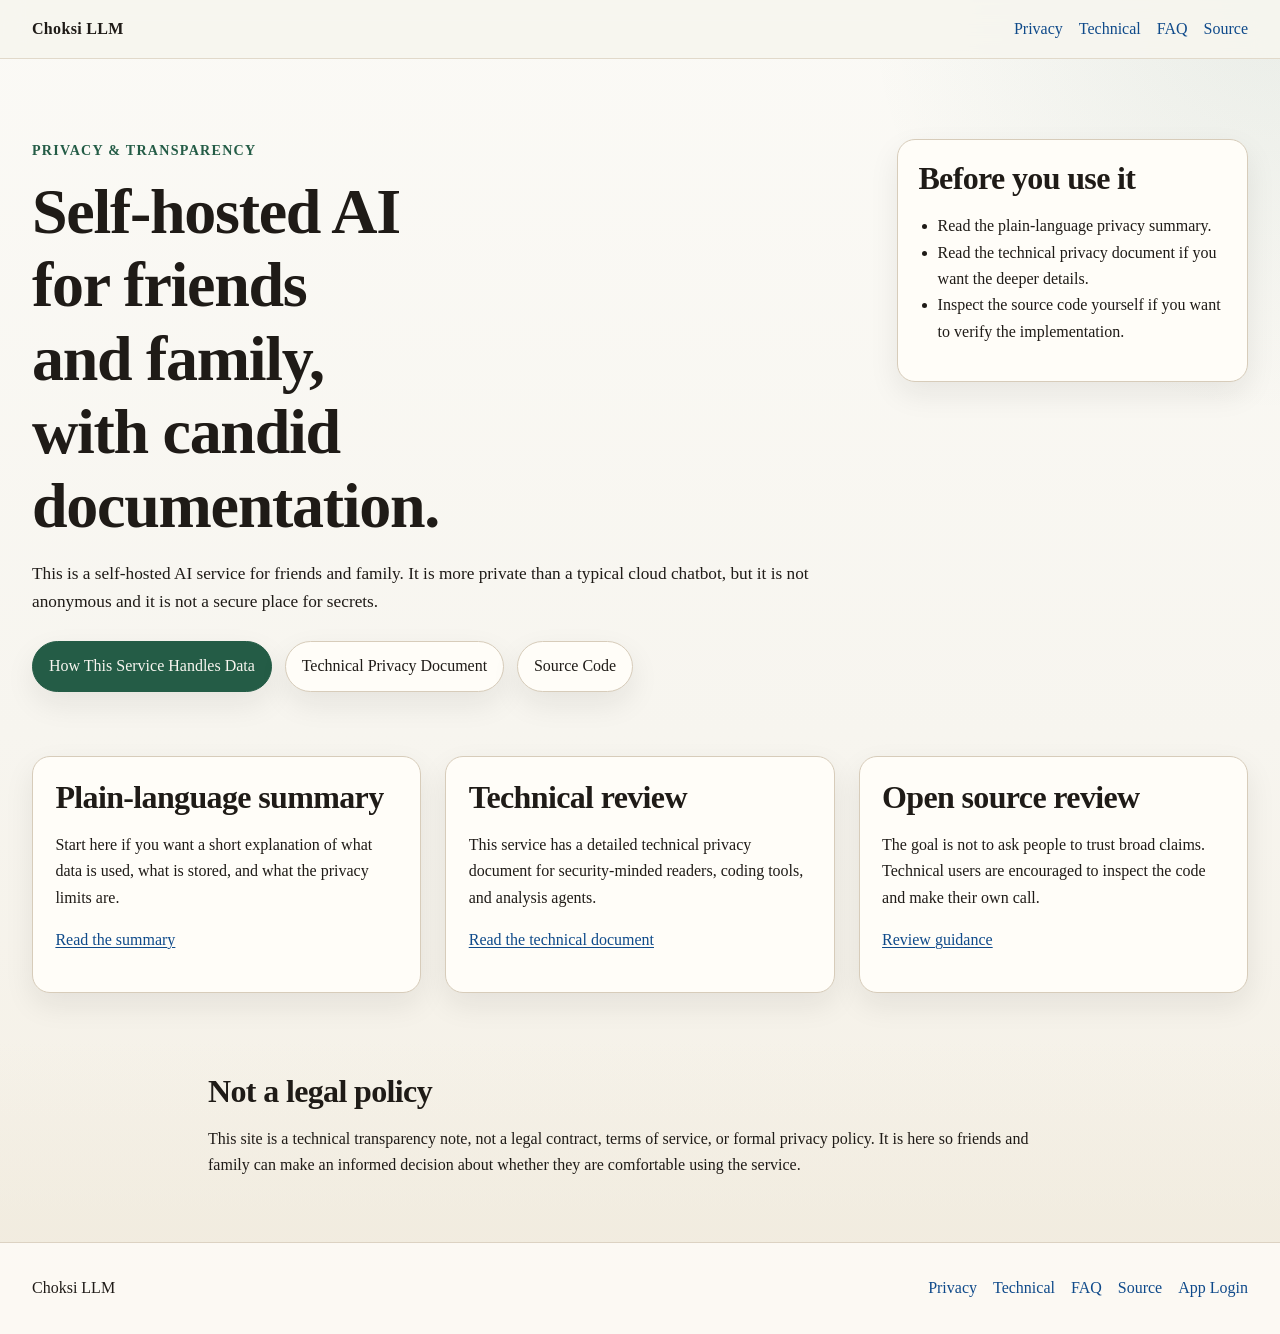
==== public/index.html @ b587be21 "Prepare Cloudflare static-assets deploy" ====
<!DOCTYPE html>
<html lang="en">
<head>
  <meta charset="utf-8">
  <meta name="viewport" content="width=device-width, initial-scale=1">
  <title>Choksi LLM</title>
  <meta name="description" content="Plain-language privacy and transparency information for the Choksi LLM service.">
  <link rel="stylesheet" href="/assets/site.css">
</head>
<body>
  <header class="site-header">
    <div class="wrap nav">
      <a class="brand" href="/">Choksi LLM</a>
      <nav class="nav-links" aria-label="Primary">
        <a href="/privacy/">Privacy</a>
        <a href="/privacy/technical/">Technical</a>
        <a href="/faq/">FAQ</a>
        <a href="/source/">Source</a>
      </nav>
    </div>
  </header>

  <main>
    <section class="hero">
      <div class="wrap hero-grid">
        <div>
          <p class="eyebrow">Privacy &amp; Transparency</p>
          <h1>Self-hosted AI for friends and family, with candid documentation.</h1>
          <p class="lede">
            This is a self-hosted AI service for friends and family. It is more private than a
            typical cloud chatbot, but it is not anonymous and it is not a secure place for secrets.
          </p>
          <div class="button-row">
            <a class="button primary" href="/privacy/">How This Service Handles Data</a>
            <a class="button" href="/privacy/technical/">Technical Privacy Document</a>
            <a class="button" href="https://github.com/davidbernstein660/choksi-llm-transparency">Source Code</a>
          </div>
        </div>
        <aside class="panel">
          <h2>Before you use it</h2>
          <ul class="checklist">
            <li>Read the plain-language privacy summary.</li>
            <li>Read the technical privacy document if you want the deeper details.</li>
            <li>Inspect the source code yourself if you want to verify the implementation.</li>
          </ul>
        </aside>
      </div>
    </section>

    <section class="section">
      <div class="wrap cards">
        <article class="card">
          <h2>Plain-language summary</h2>
          <p>
            Start here if you want a short explanation of what data is used, what is stored,
            and what the privacy limits are.
          </p>
          <p><a href="/privacy/">Read the summary</a></p>
        </article>
        <article class="card">
          <h2>Technical review</h2>
          <p>
            This service has a detailed technical privacy document for security-minded readers,
            coding tools, and analysis agents.
          </p>
          <p><a href="/privacy/technical/">Read the technical document</a></p>
        </article>
        <article class="card">
          <h2>Open source review</h2>
          <p>
            The goal is not to ask people to trust broad claims. Technical users are encouraged
            to inspect the code and make their own call.
          </p>
          <p><a href="/source/">Review guidance</a></p>
        </article>
      </div>
    </section>

    <section class="section section-muted">
      <div class="wrap narrow">
        <h2>Not a legal policy</h2>
        <p>
          This site is a technical transparency note, not a legal contract, terms of service,
          or formal privacy policy. It is here so friends and family can make an informed decision
          about whether they are comfortable using the service.
        </p>
      </div>
    </section>
  </main>

  <footer class="site-footer">
    <div class="wrap footer-grid">
      <p>Choksi LLM</p>
      <nav class="footer-links" aria-label="Footer">
        <a href="/privacy/">Privacy</a>
        <a href="/privacy/technical/">Technical</a>
        <a href="/faq/">FAQ</a>
        <a href="/source/">Source</a>
        <a href="https://llm.choksillmservice.com">App Login</a>
      </nav>
    </div>
  </footer>
</body>
</html>
---- assets/site.css ----
:root {
  --bg: #f7f5ef;
  --bg-alt: #efe9db;
  --surface: #fffdf8;
  --surface-strong: #f2ecdf;
  --text: #1f1b17;
  --muted: #65584a;
  --line: #d7ccba;
  --accent: #245c46;
  --accent-soft: #dce9e3;
  --link: #0f4a8a;
  --max: 76rem;
  --narrow: 54rem;
  --radius: 18px;
  --shadow: 0 12px 30px rgba(31, 27, 23, 0.08);
}

* {
  box-sizing: border-box;
}

html {
  color-scheme: light;
}

body {
  margin: 0;
  font-family: "Iowan Old Style", "Palatino Linotype", "URW Palladio L", Georgia, serif;
  background:
    radial-gradient(circle at top right, rgba(36, 92, 70, 0.08), transparent 26rem),
    linear-gradient(180deg, #fbfaf6 0%, var(--bg) 55%, #f4efe4 100%);
  color: var(--text);
  line-height: 1.65;
}

a {
  color: var(--link);
  text-decoration-thickness: 0.08em;
  text-underline-offset: 0.15em;
}

a:hover {
  text-decoration-thickness: 0.12em;
}

code {
  font-family: "SFMono-Regular", "SF Mono", Menlo, Consolas, monospace;
  font-size: 0.92em;
  background: rgba(36, 92, 70, 0.08);
  padding: 0.12rem 0.3rem;
  border-radius: 0.35rem;
}

.wrap {
  width: min(calc(100% - 2rem), var(--max));
  margin: 0 auto;
}

.narrow {
  width: min(calc(100% - 2rem), var(--narrow));
}

.site-header {
  position: sticky;
  top: 0;
  z-index: 10;
  backdrop-filter: blur(12px);
  background: rgba(247, 245, 239, 0.9);
  border-bottom: 1px solid rgba(215, 204, 186, 0.7);
}

.nav,
.footer-grid {
  display: flex;
  justify-content: space-between;
  align-items: center;
  gap: 1rem;
  padding: 1rem 0;
}

.brand {
  color: var(--text);
  text-decoration: none;
  font-weight: 700;
  letter-spacing: 0.02em;
}

.nav-links,
.footer-links,
.inline-links {
  display: flex;
  flex-wrap: wrap;
  gap: 1rem;
}

.nav-links a,
.footer-links a,
.inline-links a {
  text-decoration: none;
}

.nav-links a[aria-current="page"] {
  color: var(--accent);
  font-weight: 700;
}

.hero {
  padding: 5rem 0 2rem;
}

.hero-grid,
.cards {
  display: grid;
  gap: 1.5rem;
}

.hero-grid {
  grid-template-columns: 2.4fr 1fr;
  align-items: start;
}

.eyebrow {
  margin: 0 0 0.75rem;
  color: var(--accent);
  font-size: 0.88rem;
  font-weight: 700;
  letter-spacing: 0.09em;
  text-transform: uppercase;
}

h1,
h2,
h3 {
  margin: 0 0 0.8rem;
  line-height: 1.15;
  letter-spacing: -0.02em;
}

h1 {
  font-size: clamp(2.5rem, 5vw, 4.8rem);
  max-width: 12ch;
}

h2 {
  font-size: clamp(1.4rem, 2.5vw, 2rem);
}

h3 {
  font-size: 1.15rem;
}

.lede,
.prose p,
.prose li {
  font-size: 1.08rem;
}

.button-row {
  display: flex;
  flex-wrap: wrap;
  gap: 0.8rem;
  margin-top: 1.5rem;
}

.button {
  display: inline-flex;
  align-items: center;
  justify-content: center;
  min-height: 2.9rem;
  padding: 0.7rem 1rem;
  border: 1px solid var(--line);
  border-radius: 999px;
  background: var(--surface);
  box-shadow: var(--shadow);
  color: var(--text);
  text-decoration: none;
}

.button.primary {
  background: var(--accent);
  border-color: var(--accent);
  color: #f8f6f0;
}

.panel,
.card,
.callout {
  border: 1px solid var(--line);
  border-radius: var(--radius);
  background: var(--surface);
  box-shadow: var(--shadow);
}

.panel {
  padding: 1.25rem;
}

.section {
  padding: 2rem 0 3rem;
}

.section-muted {
  background: linear-gradient(180deg, transparent 0%, rgba(239, 233, 219, 0.6) 100%);
}

.cards {
  grid-template-columns: repeat(3, minmax(0, 1fr));
}

.card {
  padding: 1.4rem;
}

.checklist,
.prose ul,
.prose ol {
  padding-left: 1.2rem;
}

.prose {
  width: min(calc(100% - 2rem), var(--narrow));
}

.prose > * + * {
  margin-top: 1rem;
}

.prose h2,
.prose h3 {
  margin-top: 2rem;
}

.meta {
  color: var(--muted);
}

.callout {
  padding: 1.3rem;
  background: linear-gradient(180deg, var(--surface) 0%, var(--surface-strong) 100%);
}

.site-footer {
  border-top: 1px solid rgba(215, 204, 186, 0.85);
  background: rgba(255, 253, 248, 0.75);
}

@media (max-width: 860px) {
  .hero-grid,
  .cards {
    grid-template-columns: 1fr;
  }

  .nav,
  .footer-grid {
    align-items: flex-start;
    flex-direction: column;
  }

  h1 {
    max-width: none;
  }
}
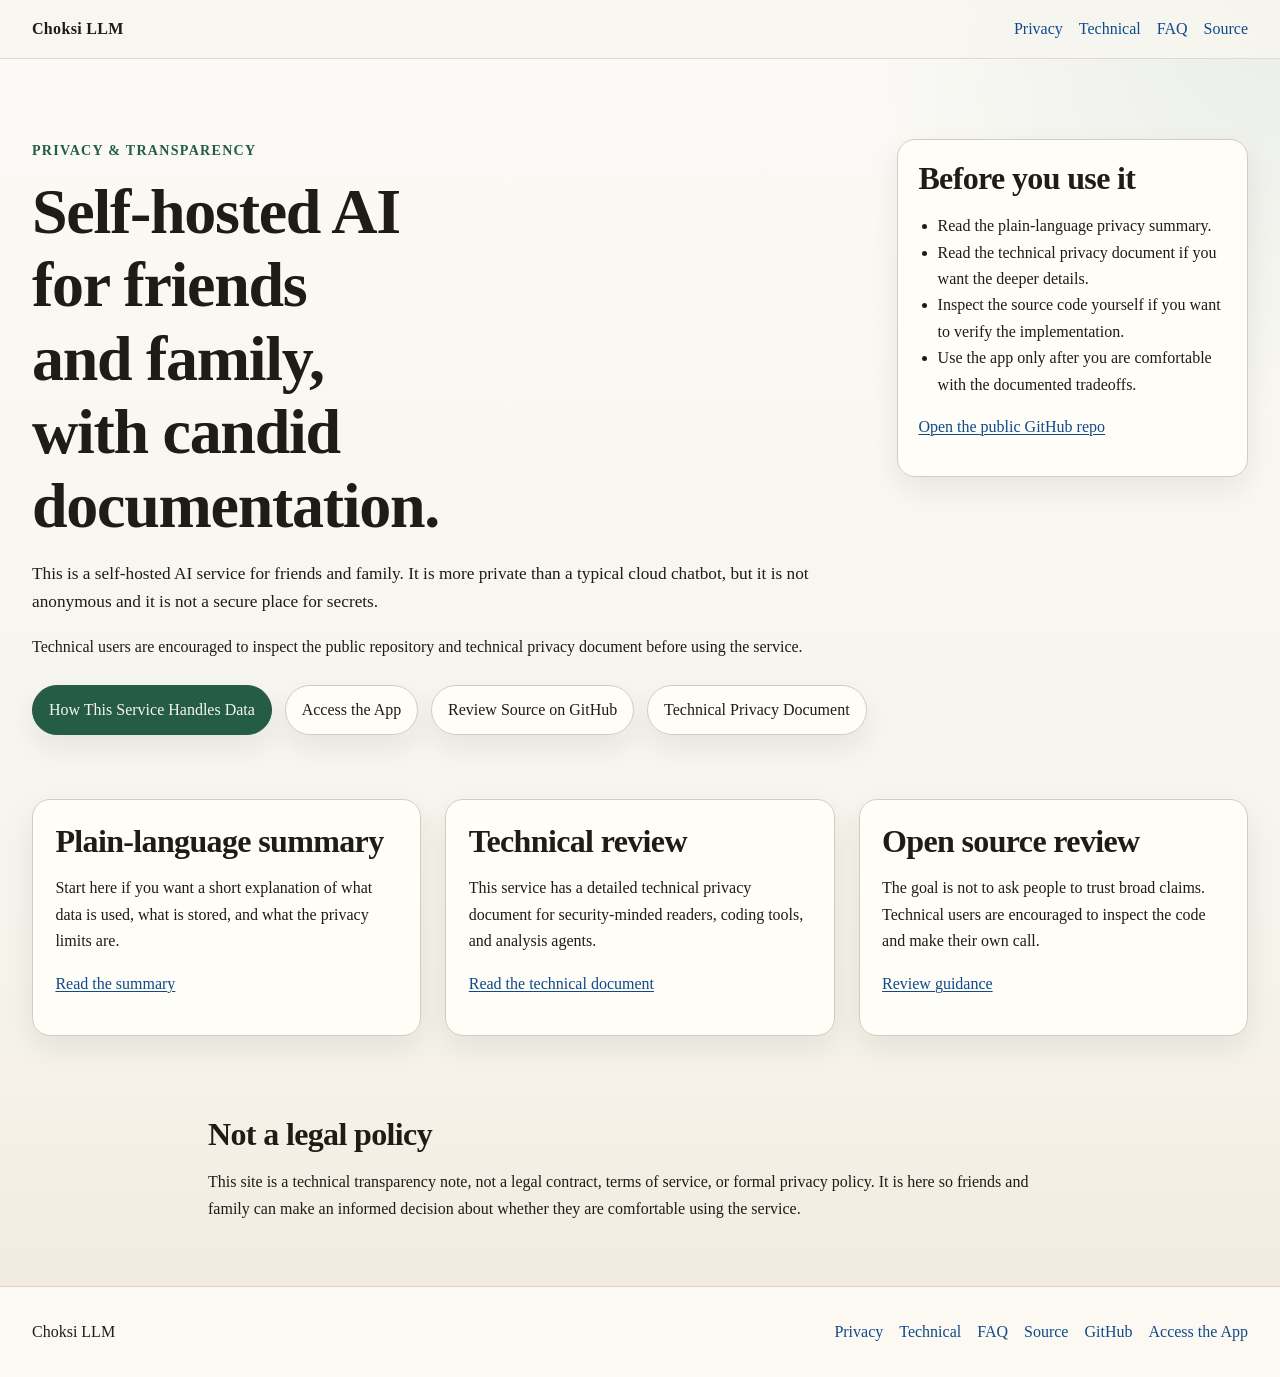
==== commit 448f5e7c: "Improve transparency site calls to action" ====
--- a/public/index.html
+++ b/public/index.html
@@ -30,10 +30,15 @@
             This is a self-hosted AI service for friends and family. It is more private than a
             typical cloud chatbot, but it is not anonymous and it is not a secure place for secrets.
           </p>
+          <p class="hero-note">
+            Technical users are encouraged to inspect the public repository and technical privacy
+            document before using the service.
+          </p>
           <div class="button-row">
             <a class="button primary" href="/privacy/">How This Service Handles Data</a>
+            <a class="button strong" href="https://llm.choksillmservice.com">Access the App</a>
+            <a class="button strong" href="https://github.com/davidbernstein660/choksi-llm-transparency">Review Source on GitHub</a>
             <a class="button" href="/privacy/technical/">Technical Privacy Document</a>
-            <a class="button" href="https://github.com/davidbernstein660/choksi-llm-transparency">Source Code</a>
           </div>
         </div>
         <aside class="panel">
@@ -42,7 +47,9 @@
             <li>Read the plain-language privacy summary.</li>
             <li>Read the technical privacy document if you want the deeper details.</li>
             <li>Inspect the source code yourself if you want to verify the implementation.</li>
+            <li>Use the app only after you are comfortable with the documented tradeoffs.</li>
           </ul>
+          <p><a href="https://github.com/davidbernstein660/choksi-llm-transparency">Open the public GitHub repo</a></p>
         </aside>
       </div>
     </section>
@@ -96,7 +103,8 @@
         <a href="/privacy/technical/">Technical</a>
         <a href="/faq/">FAQ</a>
         <a href="/source/">Source</a>
-        <a href="https://llm.choksillmservice.com">App Login</a>
+        <a href="https://github.com/davidbernstein660/choksi-llm-transparency">GitHub</a>
+        <a href="https://llm.choksillmservice.com">Access the App</a>
       </nav>
     </div>
   </footer>
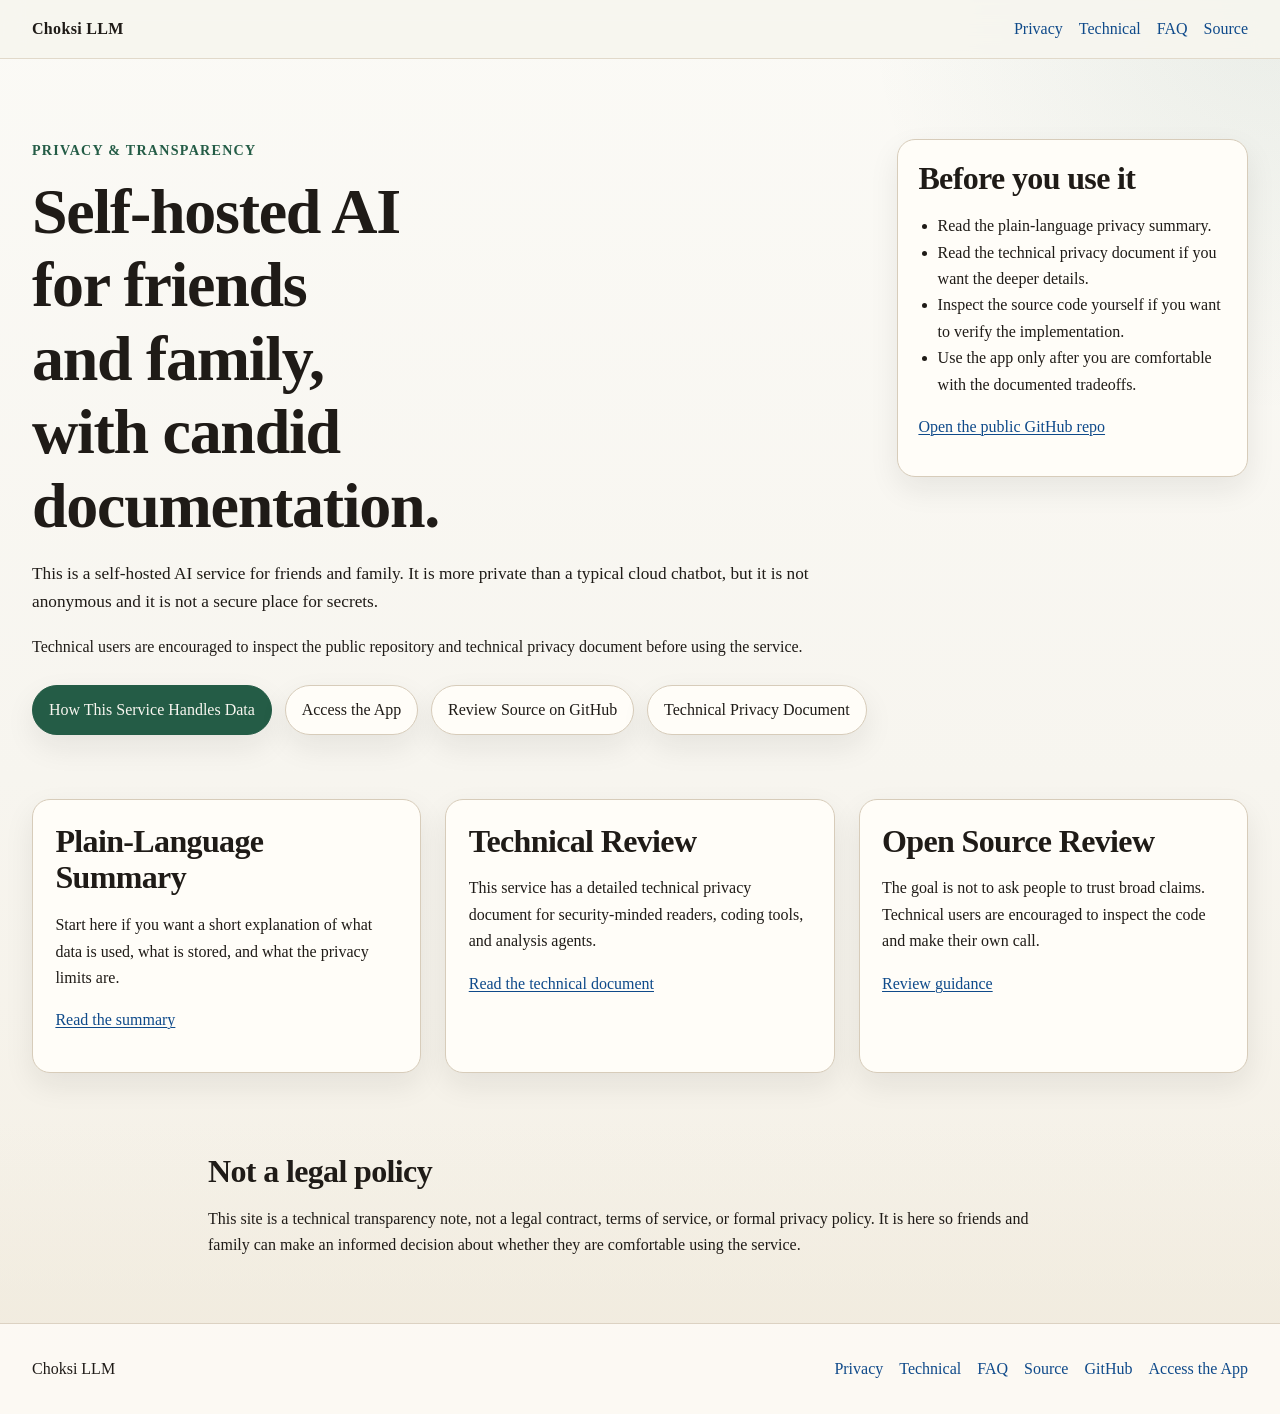
==== commit 02778010: "Generate public site from markdown sources" ====
--- a/public/index.html
+++ b/public/index.html
@@ -1,3 +1,4 @@
+<!-- Generated by scripts/build_site.py. Do not edit public/*.html by hand. -->
 <!DOCTYPE html>
 <html lang="en">
 <head>
@@ -26,28 +27,16 @@
         <div>
           <p class="eyebrow">Privacy &amp; Transparency</p>
           <h1>Self-hosted AI for friends and family, with candid documentation.</h1>
-          <p class="lede">
-            This is a self-hosted AI service for friends and family. It is more private than a
-            typical cloud chatbot, but it is not anonymous and it is not a secure place for secrets.
-          </p>
-          <p class="hero-note">
-            Technical users are encouraged to inspect the public repository and technical privacy
-            document before using the service.
-          </p>
+          <p class="lede">This is a self-hosted AI service for friends and family. It is more private than a typical cloud chatbot, but it is not anonymous and it is not a secure place for secrets.</p>
+          <p class="hero-note">Technical users are encouraged to inspect the public repository and technical privacy document before using the service.</p>
           <div class="button-row">
-            <a class="button primary" href="/privacy/">How This Service Handles Data</a>
-            <a class="button strong" href="https://llm.choksillmservice.com">Access the App</a>
-            <a class="button strong" href="https://github.com/davidbernstein660/choksi-llm-transparency">Review Source on GitHub</a>
-            <a class="button" href="/privacy/technical/">Technical Privacy Document</a>
+            <a class="button primary" href="/privacy/">How This Service Handles Data</a> <a class="button strong" href="https://llm.choksillmservice.com">Access the App</a> <a class="button strong" href="https://github.com/davidbernstein660/choksi-llm-transparency">Review Source on GitHub</a> <a class="button" href="/privacy/technical/">Technical Privacy Document</a>
           </div>
         </div>
         <aside class="panel">
           <h2>Before you use it</h2>
           <ul class="checklist">
-            <li>Read the plain-language privacy summary.</li>
-            <li>Read the technical privacy document if you want the deeper details.</li>
-            <li>Inspect the source code yourself if you want to verify the implementation.</li>
-            <li>Use the app only after you are comfortable with the documented tradeoffs.</li>
+            <li>Read the plain-language privacy summary.</li><li>Read the technical privacy document if you want the deeper details.</li><li>Inspect the source code yourself if you want to verify the implementation.</li><li>Use the app only after you are comfortable with the documented tradeoffs.</li>
           </ul>
           <p><a href="https://github.com/davidbernstein660/choksi-llm-transparency">Open the public GitHub repo</a></p>
         </aside>
@@ -57,27 +46,16 @@
     <section class="section">
       <div class="wrap cards">
         <article class="card">
-          <h2>Plain-language summary</h2>
-          <p>
-            Start here if you want a short explanation of what data is used, what is stored,
-            and what the privacy limits are.
-          </p>
+          <h2>Plain-Language Summary</h2>
+          <p>Start here if you want a short explanation of what data is used, what is stored, and what the privacy limits are.</p>
           <p><a href="/privacy/">Read the summary</a></p>
-        </article>
-        <article class="card">
-          <h2>Technical review</h2>
-          <p>
-            This service has a detailed technical privacy document for security-minded readers,
-            coding tools, and analysis agents.
-          </p>
+        </article> <article class="card">
+          <h2>Technical Review</h2>
+          <p>This service has a detailed technical privacy document for security-minded readers, coding tools, and analysis agents.</p>
           <p><a href="/privacy/technical/">Read the technical document</a></p>
-        </article>
-        <article class="card">
-          <h2>Open source review</h2>
-          <p>
-            The goal is not to ask people to trust broad claims. Technical users are encouraged
-            to inspect the code and make their own call.
-          </p>
+        </article> <article class="card">
+          <h2>Open Source Review</h2>
+          <p>The goal is not to ask people to trust broad claims. Technical users are encouraged to inspect the code and make their own call.</p>
           <p><a href="/source/">Review guidance</a></p>
         </article>
       </div>
@@ -86,11 +64,7 @@
     <section class="section section-muted">
       <div class="wrap narrow">
         <h2>Not a legal policy</h2>
-        <p>
-          This site is a technical transparency note, not a legal contract, terms of service,
-          or formal privacy policy. It is here so friends and family can make an informed decision
-          about whether they are comfortable using the service.
-        </p>
+        <p>This site is a technical transparency note, not a legal contract, terms of service, or formal privacy policy. It is here so friends and family can make an informed decision about whether they are comfortable using the service.</p>
       </div>
     </section>
   </main>
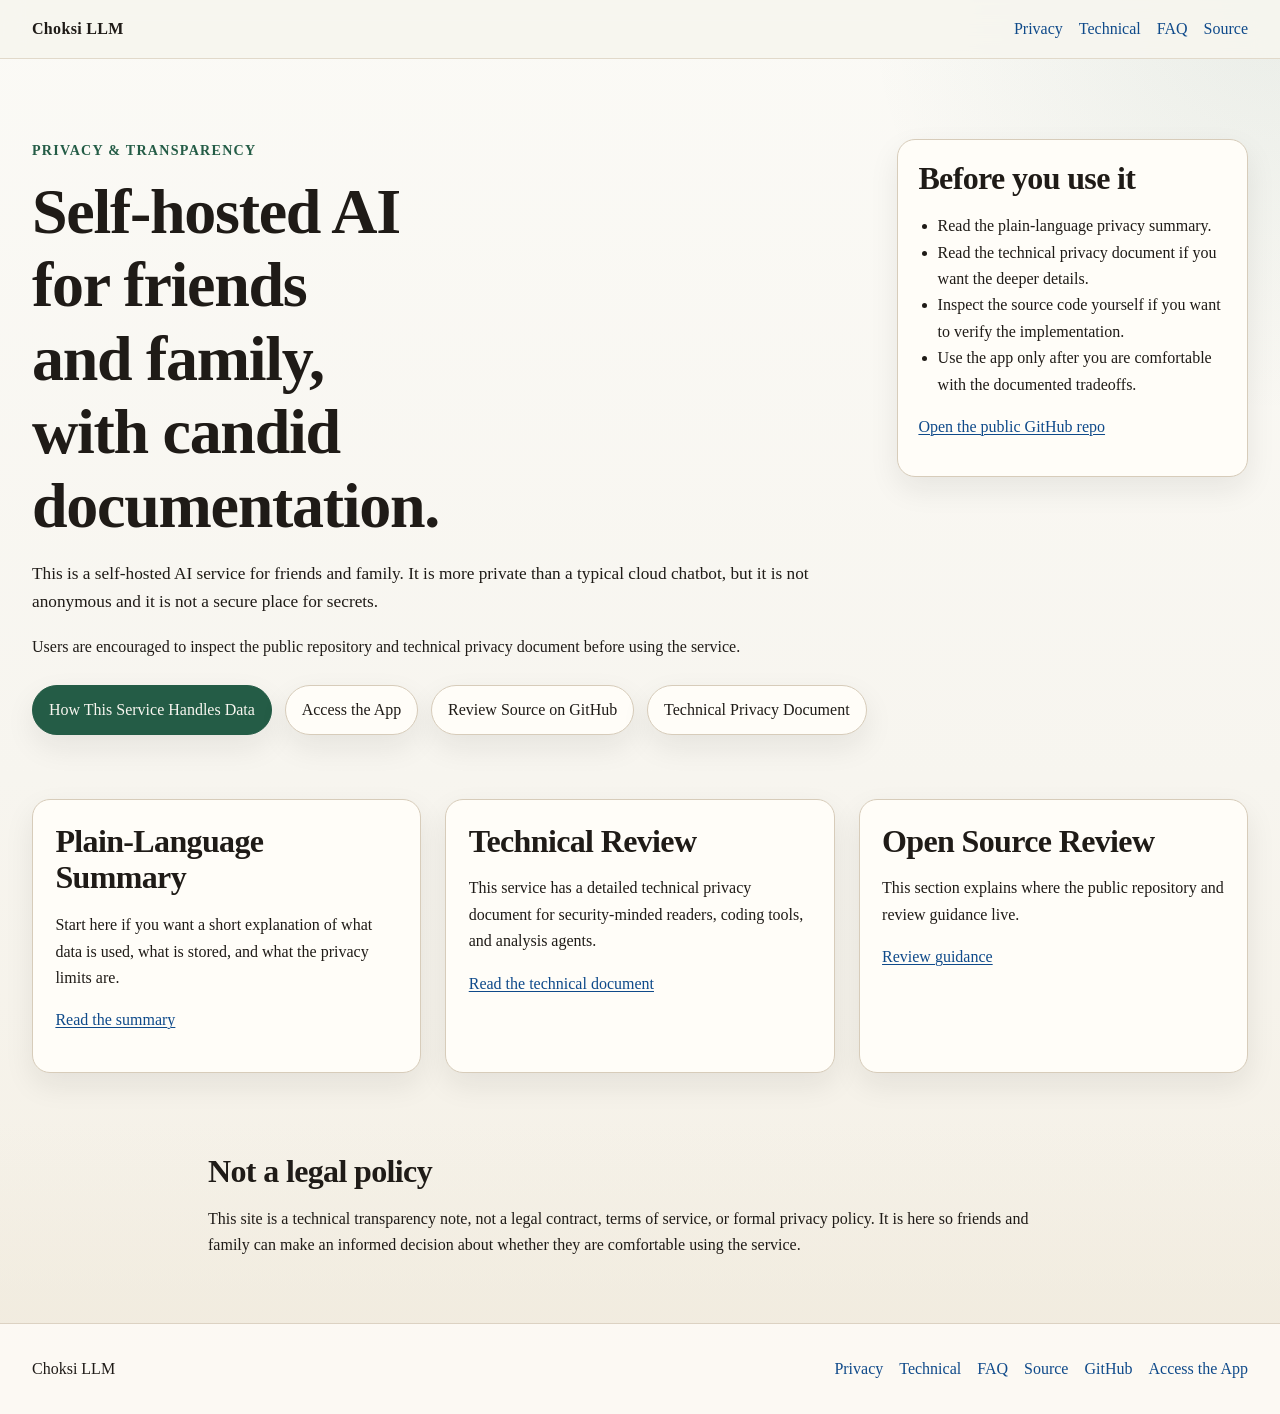
==== commit 129293cf: "Broaden homepage review invitation" ====
--- a/public/index.html
+++ b/public/index.html
@@ -28,7 +28,7 @@
           <p class="eyebrow">Privacy &amp; Transparency</p>
           <h1>Self-hosted AI for friends and family, with candid documentation.</h1>
           <p class="lede">This is a self-hosted AI service for friends and family. It is more private than a typical cloud chatbot, but it is not anonymous and it is not a secure place for secrets.</p>
-          <p class="hero-note">Technical users are encouraged to inspect the public repository and technical privacy document before using the service.</p>
+          <p class="hero-note">Users are encouraged to inspect the public repository and technical privacy document before using the service.</p>
           <div class="button-row">
             <a class="button primary" href="/privacy/">How This Service Handles Data</a> <a class="button strong" href="https://llm.choksillmservice.com">Access the App</a> <a class="button strong" href="https://github.com/davidbernstein660/choksi-llm-transparency">Review Source on GitHub</a> <a class="button" href="/privacy/technical/">Technical Privacy Document</a>
           </div>
@@ -55,7 +55,7 @@
           <p><a href="/privacy/technical/">Read the technical document</a></p>
         </article> <article class="card">
           <h2>Open Source Review</h2>
-          <p>The goal is not to ask people to trust broad claims. Technical users are encouraged to inspect the code and make their own call.</p>
+          <p>This section explains where the public repository and review guidance live.</p>
           <p><a href="/source/">Review guidance</a></p>
         </article>
       </div>
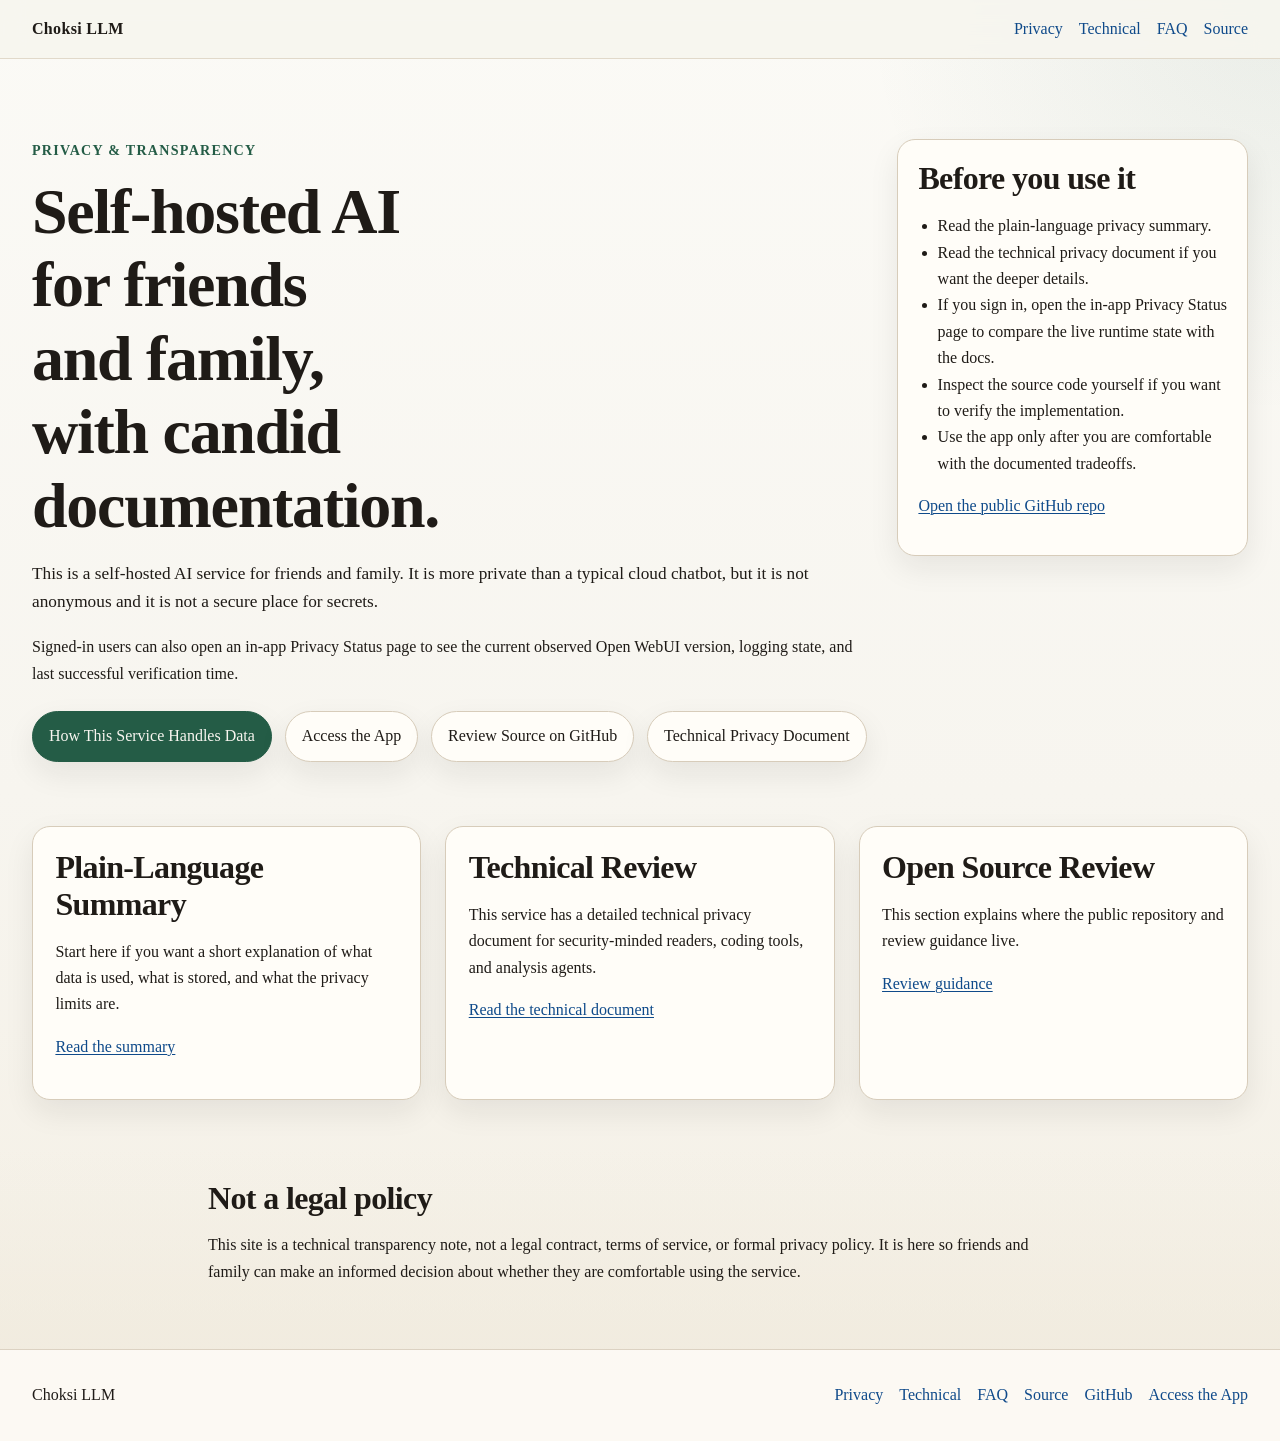
==== commit ebe19b1d: "Add live privacy status docs" ====
--- a/public/index.html
+++ b/public/index.html
@@ -6,6 +6,8 @@
   <meta name="viewport" content="width=device-width, initial-scale=1">
   <title>Choksi LLM</title>
   <meta name="description" content="Plain-language privacy and transparency information for the Choksi LLM service.">
+  <meta name="robots" content="noindex, nofollow, noarchive">
+  <meta name="googlebot" content="noindex, nofollow, noarchive">
   <link rel="stylesheet" href="/assets/site.css">
 </head>
 <body>
@@ -28,7 +30,7 @@
           <p class="eyebrow">Privacy &amp; Transparency</p>
           <h1>Self-hosted AI for friends and family, with candid documentation.</h1>
           <p class="lede">This is a self-hosted AI service for friends and family. It is more private than a typical cloud chatbot, but it is not anonymous and it is not a secure place for secrets.</p>
-          <p class="hero-note">Users are encouraged to inspect the public repository and technical privacy document before using the service.</p>
+          <p class="hero-note">Signed-in users can also open an in-app Privacy Status page to see the current observed Open WebUI version, logging state, and last successful verification time.</p>
           <div class="button-row">
             <a class="button primary" href="/privacy/">How This Service Handles Data</a> <a class="button strong" href="https://llm.choksillmservice.com">Access the App</a> <a class="button strong" href="https://github.com/davidbernstein660/choksi-llm-transparency">Review Source on GitHub</a> <a class="button" href="/privacy/technical/">Technical Privacy Document</a>
           </div>
@@ -36,7 +38,7 @@
         <aside class="panel">
           <h2>Before you use it</h2>
           <ul class="checklist">
-            <li>Read the plain-language privacy summary.</li><li>Read the technical privacy document if you want the deeper details.</li><li>Inspect the source code yourself if you want to verify the implementation.</li><li>Use the app only after you are comfortable with the documented tradeoffs.</li>
+            <li>Read the plain-language privacy summary.</li><li>Read the technical privacy document if you want the deeper details.</li><li>If you sign in, open the in-app Privacy Status page to compare the live runtime state with the docs.</li><li>Inspect the source code yourself if you want to verify the implementation.</li><li>Use the app only after you are comfortable with the documented tradeoffs.</li>
           </ul>
           <p><a href="https://github.com/davidbernstein660/choksi-llm-transparency">Open the public GitHub repo</a></p>
         </aside>
